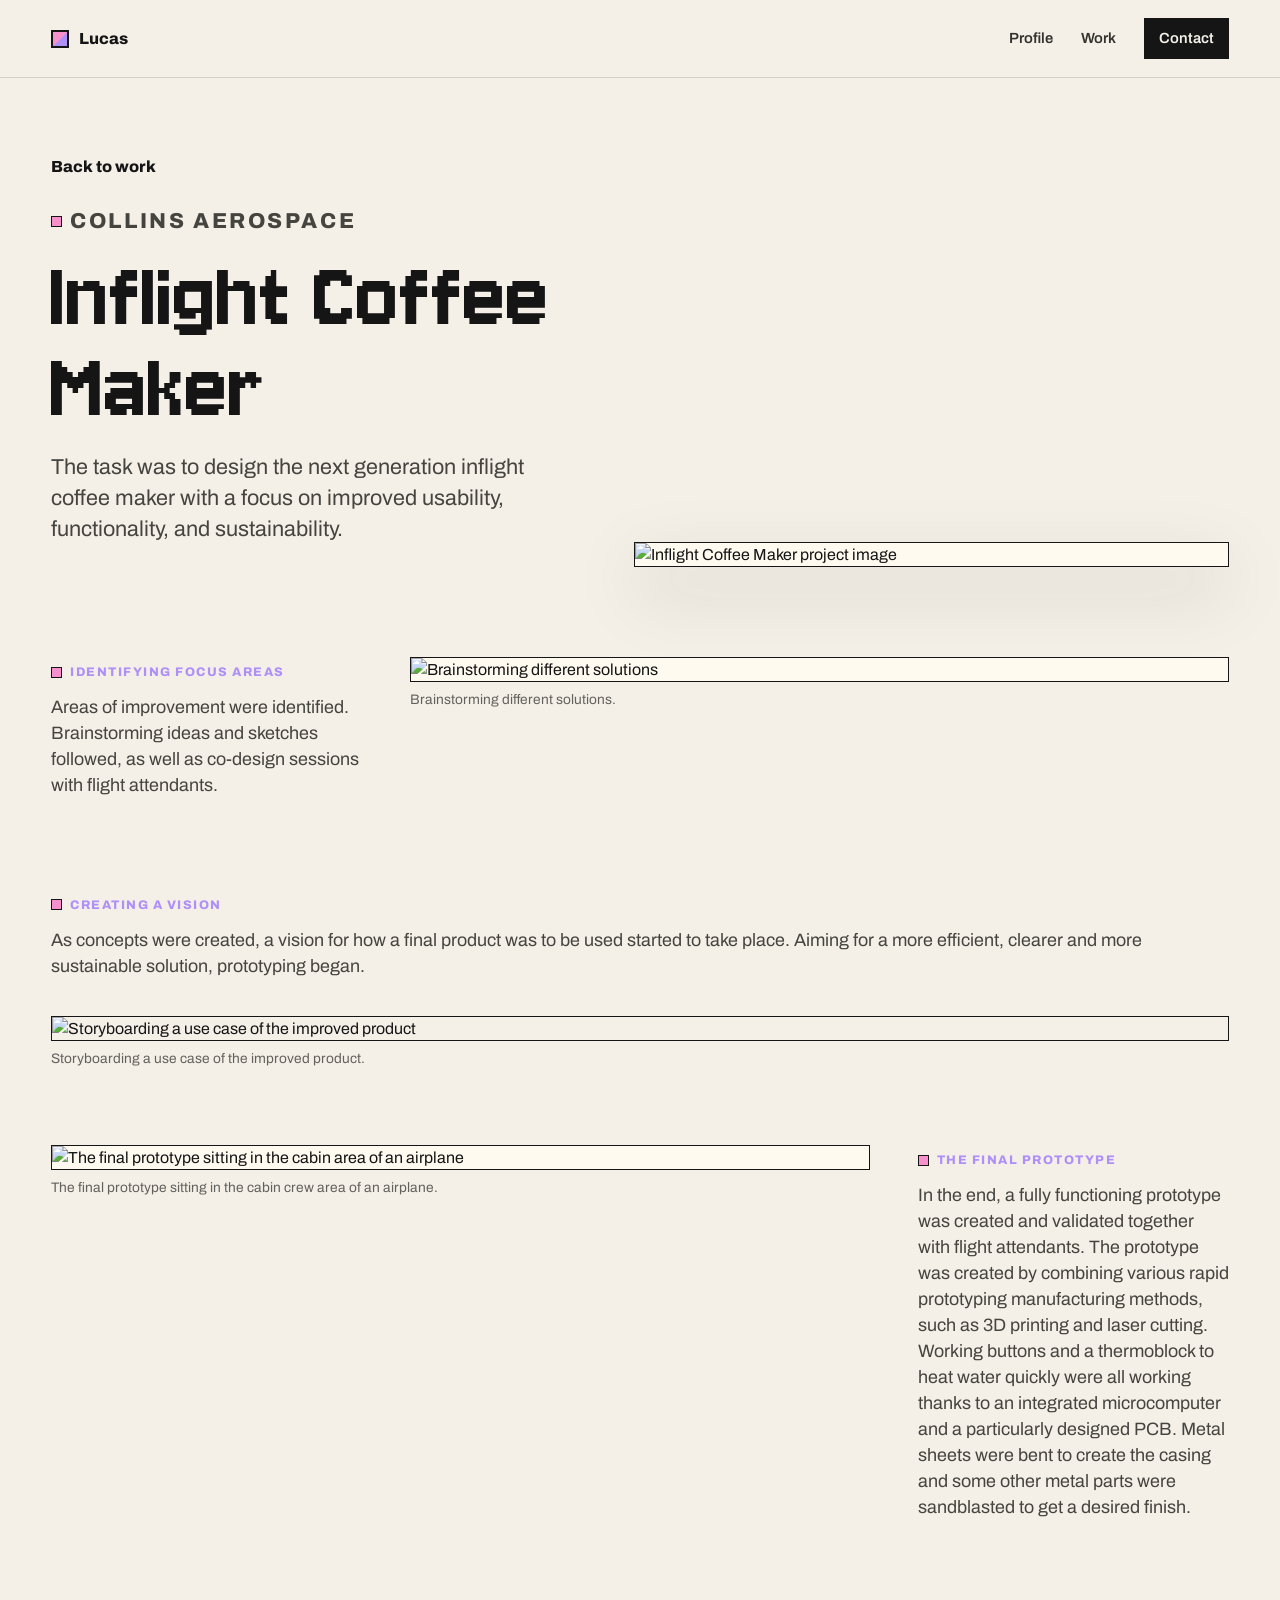
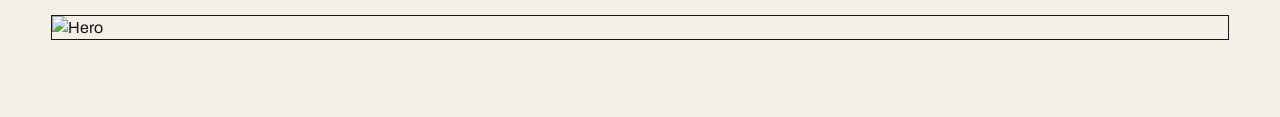
==== coffee-maker.html @ bdc06ed4 "Add files via upload" ====
<!DOCTYPE html>
<html lang="en">
<head>
  <meta charset="UTF-8">
  <meta name="viewport" content="width=device-width, initial-scale=1.0">
  <title>Inflight Coffee Maker | Lucas Industrial Design Portfolio</title>
  <meta name="description" content="Inflight Coffee Maker case study by Lucas Gustavsson: a next-generation aircraft coffee maker prototype.">
  <link rel="preconnect" href="https://fonts.googleapis.com">
  <link rel="preconnect" href="https://fonts.gstatic.com" crossorigin>
  <link href="https://fonts.googleapis.com/css2?family=Archivo:wght@400;500;600;700;800&family=Instrument+Serif:ital@0;1&family=Jersey+10&display=swap" rel="stylesheet">
  <link rel="stylesheet" href="style.css">
</head>
<body>
  <header class="site-header" aria-label="Main navigation">
    <a class="brand" href="index.html" aria-label="Lucas portfolio home">
      <span class="brand-mark"></span>
      Lucas
    </a>
    <nav>
      <a href="index.html#profile">Profile</a>
      <a href="index.html#work">Work</a>
      <a href="mailto:lucas.gustavsson@ownit.nu" class="nav-action">Contact</a>
    </nav>
  </header>

  <main class="project-page">
    <a class="back-link" href="index.html#work">Back to work</a>

    <section class="project-hero" aria-labelledby="project-title">
      <div>
        <p class="eyebrow">Collins Aerospace</p>
        <h1 id="project-title">Inflight Coffee Maker</h1>
        <p>
          The task was to design the next generation inflight coffee maker with a focus on improved usability, 
          functionality, and sustainability.
        </p>
      </div>
      <img src="images/cofee-front.png" alt="Inflight Coffee Maker project image">
    </section>

    <section class="case-story" aria-label="Coffee maker case study sections">

      <article class="case-section">
        <div class="case-copy">
          <p class="eyebrow">Identifying focus areas</p>
          <p>
            Areas of improvement were identified. Brainstorming ideas and sketches followed, 
            as well as co-design sessions with flight attendants.
          </p>
        </div>
        <div class="case-gallery">
          <figure class="natural">
            <img src="images/cofee-sketches.png" alt="Brainstorming different solutions">
            <figcaption>Brainstorming different solutions.</figcaption>
          </figure>
        </div>
      </article>

      <article class="case-wide-section">
        <div class="case-wide-copy">
          <p class="eyebrow">Creating a vision</p>
          <p>
As concepts were created, a vision for how a final product was to be used started to take 
place. Aiming for a more efficient, clearer and more sustainable solution, prototyping began.
          </p>
        </div>
        <figure>
          <img src="images/coffee-vision.png" alt="Storyboarding a use case of the improved product">
          <figcaption>Storyboarding a use case of the improved product.</figcaption>
        </figure>
      </article>

      <article class="case-section reverse">
        <div class="case-copy">
          <p class="eyebrow">The final prototype</p>
          <p>
            In the end, a fully functioning prototype was created and validated together with flight 
            attendants. The prototype was created by combining various rapid prototyping manufacturing 
            methods, such as 3D printing and laser cutting. Working buttons and a thermoblock to 
            heat water quickly were all working thanks to an integrated microcomputer and a particularly 
            designed PCB. Metal sheets were bent to create the casing and some other metal parts were 
            sandblasted to get a desired finish.
          </p>
        </div>
        <div class="case-gallery">
          <figure class="natural">
            <img src="images/coffee-prototype.png" alt="The final prototype sitting in the cabin area of an airplane">
            <figcaption>The final prototype sitting in the cabin crew area of an airplane.</figcaption>
          </figure>
        </div>
      </article>

      <article class="case-wide-section">
        <figure class="natural">
            <img src="images/coffee-hero.png" alt="Hero">
        </figure>
      </article>
      
    </section>
  </main>
</body>
</html>
---- style.css ----
:root {
  /* Site colors. Change these variables to adjust the whole visual style quickly. */
  --ink: #151515;
  --muted: #62615d;
  --paper: #f4f0e8;
  --panel: #fffaf0;
  --line: #24231f;
  --steel: #d7dee0;
  --blue: #2457a6;
  --green: #4f7d54;
  --gold: #c89234;
  --pink-pop: #F790CC;
  --violet-pop: #AF90F7;
  --shadow: 0 24px 70px rgba(24, 24, 20, 0.15);
}

* {
  box-sizing: border-box;
}

html {
  scroll-behavior: smooth;
}

body {
  margin: 0;
  background: var(--paper);
  color: var(--ink);
  font-family: "Archivo", Arial, sans-serif;
  line-height: 1.45;
}

img {
  display: block;
  max-width: 100%;
}

a {
  color: inherit;
  text-decoration: none;
}

/* Header and navigation */
.site-header {
  position: sticky;
  top: 0;
  z-index: 10;
  display: flex;
  align-items: center;
  justify-content: space-between;
  gap: 24px;
  padding: 18px clamp(18px, 4vw, 56px);
  background: rgba(244, 240, 232, 0.88);
  border-bottom: 1px solid rgba(21, 21, 21, 0.14);
  backdrop-filter: blur(16px);
}

.brand,
nav {
  display: flex;
  align-items: center;
}

.brand {
  gap: 10px;
  font-weight: 800;
  letter-spacing: 0;
}

.brand-mark {
  width: 18px;
  height: 18px;
  background: linear-gradient(135deg, var(--pink-pop) 0 50%, var(--violet-pop) 50% 100%);
  border: 2px solid var(--ink);
}

nav {
  gap: clamp(12px, 3vw, 28px);
  color: #34332f;
  font-size: 0.92rem;
  font-weight: 600;
}

.nav-action {
  padding: 9px 14px;
  border: 1px solid var(--ink);
  background: var(--ink);
  color: var(--paper);
  transition: transform 180ms ease, box-shadow 180ms ease;
}

.nav-action:hover,
.nav-action:focus-visible {
  transform: translate(-4px, -4px);
  box-shadow: 8px 8px 0 var(--violet-pop);
}

/* Hero section */
.hero {
  min-height: calc(100vh - 65px);
  padding: clamp(28px, 5vw, 72px) clamp(18px, 4vw, 56px) 0;
}

.hero-grid {
  display: grid;
  grid-template-columns: minmax(0, 1.05fr) minmax(300px, 0.72fr);
  gap: clamp(32px, 6vw, 84px);
  align-items: center;
  max-width: 1320px;
  width: 100%;
  margin: 0 auto;
}

.eyebrow {
  display: inline-flex;
  align-items: center;
  gap: 8px;
  margin: 0 0 14px;
  color: var(--violet-pop);
  font-size: 0.78rem;
  font-weight: 800;
  letter-spacing: 0.12em;
  text-transform: uppercase;
}

.eyebrow::before {
  content: "";
  width: 9px;
  height: 9px;
  background: var(--pink-pop);
  border: 1px solid var(--ink);
}

h1,
h2,
h3,
p {
  margin-top: 0;
}

h1 {
  max-width: 920px;
  margin-bottom: 24px;
  font-family: "Jersey 10", "Archivo", Arial, sans-serif;
  font-weight: 400;
  font-size: clamp(3.2rem, 7.9vw, 8.5rem);
  line-height: 0.9;
  letter-spacing: 0;
}

h2 {
  max-width: 760px;
  margin-bottom: 0;
  font-family: "Jersey 10", "Archivo", Arial, sans-serif;
  font-weight: 400;
  font-size: clamp(2.3rem, 5vw, 5.8rem);
  line-height: 0.92;
  letter-spacing: 0;
}

h3 {
  margin-bottom: 12px;
  font-family: "Jersey 10", "Archivo", Arial, sans-serif;
  font-weight: 400;
  font-size: clamp(1.35rem, 2.2vw, 2.1rem);
  line-height: 1;
  letter-spacing: 0;
}

.hero-text {
  max-width: 660px;
  color: #3d3c37;
  font-size: clamp(1.05rem, 1.7vw, 1.35rem);
}

.hero-actions {
  display: flex;
  flex-wrap: wrap;
  gap: 12px;
  margin-top: 32px;
}

.button {
  display: inline-flex;
  align-items: center;
  justify-content: center;
  min-height: 48px;
  padding: 13px 18px;
  border: 1px solid var(--ink);
  font-weight: 800;
  transition: transform 180ms ease, box-shadow 180ms ease;
}

.button.primary {
  background: var(--pink-pop);
}

.button.secondary {
  background: transparent;
}

.button:hover,
.button:focus-visible {
  transform: translate(-4px, -4px);
  box-shadow: 8px 8px 0 var(--ink);
}

.icon-link {
  display: inline-flex;
  align-items: center;
  justify-content: center;
  width: 48px;
  height: 48px;
  border: 1px solid var(--ink);
  background: var(--panel);
  transition: transform 180ms ease, box-shadow 180ms ease, background 180ms ease, color 180ms ease;
}

.icon-link svg {
  width: 23px;
  height: 23px;
  fill: none;
  stroke: currentColor;
  stroke-width: 1.8;
  stroke-linecap: round;
  stroke-linejoin: round;
}

.icon-link:hover,
.icon-link:focus-visible {
  transform: translate(-4px, -4px);
  box-shadow: 8px 8px 0 var(--ink);
}

/* Portrait image: border only. No background, caption, or decorative text. */
.portrait-stage {
  margin: 0;
  display: grid;
  align-items: end;
  border: 1px solid var(--ink);
  overflow: hidden;
}

.portrait {
  width: min(100%, 620px);
  justify-self: center;
  filter: saturate(0.95) contrast(1.08);
}

/* Shared section spacing */
.section,
.profile-section {
  padding: clamp(54px, 8vw, 118px) clamp(18px, 4vw, 56px);
}

.profile-section {
  max-width: 1320px;
  margin: 0 auto;
}

/* Work/project grid. Uses auto-fit so adding/removing cards does not require CSS changes. */
.work-section {
  background: #f8f5ed;
}

.work-heading {
  max-width: 1320px;
  margin: 0 auto 24px;
}

.project-list {
  display: grid;
  grid-template-columns: repeat(auto-fit, minmax(min(100%, 310px), 1fr));
  gap: 18px;
  max-width: 1320px;
  margin: 0 auto;
}

.project-card {
  display: grid;
  grid-template-rows: 260px auto;
  min-height: 470px;
  border: 1px solid var(--ink);
  background: var(--panel);
  transition: transform 180ms ease, box-shadow 180ms ease;
}

.project-card:hover,
.project-card:focus-visible {
  transform: translate(-4px, -4px);
  box-shadow: 8px 8px 0 var(--ink);
}

.project-image {
  width: 100%;
  height: 100%;
  object-fit: cover;
  border-bottom: 1px solid var(--ink);
}

.project-content {
  padding: clamp(20px, 3vw, 34px);
}

.project-content p {
  color: #3e3d38;
  font-size: 1.03rem;
}

/* Profile cards */
.profile-section {
  display: grid;
  grid-template-columns: repeat(auto-fit, minmax(min(100%, 280px), 1fr));
  gap: 18px;
  border-top: 1px solid rgba(21, 21, 21, 0.16);
}

.profile-group {
  min-height: 260px;
  padding: clamp(18px, 2.4vw, 26px);
  border: 1px solid var(--ink);
  background: var(--panel);
}

.entry-label {
  display: inline-flex;
  align-items: center;
  gap: 8px;
  margin-bottom: 10px;
  color: var(--violet-pop);
  font-size: 0.78rem;
  font-weight: 800;
  letter-spacing: 0.1em;
  text-transform: uppercase;
}

.entry-label::before {
  content: "";
  width: 9px;
  height: 9px;
  background: var(--violet-pop);
  border: 1px solid var(--ink);
}

.entry-list {
  display: grid;
  gap: 18px;
}

.resume-entry {
  padding-top: 16px;
  border-top: 1px solid rgba(21, 21, 21, 0.16);
}

.resume-entry:first-child {
  padding-top: 0;
  border-top: 0;
}

.resume-entry h3 {
  margin-bottom: 10px;
}

.resume-entry p {
  color: #45443f;
}

.resume-entry p:last-child {
  margin-bottom: 0;
}

.skill-groups {
  display: grid;
  gap: 18px;
}

.skill-group {
  padding-top: 16px;
  border-top: 1px solid rgba(21, 21, 21, 0.16);
}

.skill-group:first-child {
  padding-top: 0;
  border-top: 0;
}

.skill-group h3 {
  margin-bottom: 10px;
}

.skills {
  display: flex;
  flex-wrap: wrap;
  gap: 10px;
  margin-top: 0;
}

.skills span {
  padding: 10px 12px;
  border: 1px solid var(--ink);
  background: var(--panel);
  font-weight: 800;
}

/* Footer */
.site-footer {
  display: flex;
  align-items: center;
  justify-content: space-between;
  gap: 18px;
  padding: 24px clamp(18px, 4vw, 56px);
  background: var(--ink);
  color: var(--paper);
  font-weight: 800;
}

.site-footer p {
  margin: 0;
}

/* Individual project pages */
.project-page {
  padding: clamp(34px, 6vw, 84px) clamp(18px, 4vw, 56px);
}

.project-hero {
  display: grid;
  grid-template-columns: minmax(0, 0.85fr) minmax(300px, 1fr);
  gap: clamp(28px, 6vw, 84px);
  align-items: end;
  max-width: 1320px;
  margin: 0 auto;
}

.project-hero h1 {
  margin-bottom: 18px;
}

.project-hero p {
  color: #45443f;
  font-size: clamp(1.08rem, 1.8vw, 1.35rem);
}

.project-hero img {
  width: 100%;
  border: 1px solid var(--ink);
  background: var(--panel);
  box-shadow: var(--shadow);
}

.project-summary {
  max-width: 1320px;
  margin: 30px auto 0;
  padding: clamp(18px, 3vw, 30px);
  border: 1px solid var(--ink);
  background: var(--panel);
}

.project-summary p {
  max-width: 980px;
  margin-bottom: 0;
  color: #45443f;
  font-size: clamp(1.05rem, 1.6vw, 1.25rem);
}

.case-template {
  display: grid;
  grid-template-columns: repeat(3, 1fr);
  gap: 18px;
  max-width: 1320px;
  margin: 54px auto 0;
}

.case-template article {
  min-height: 260px;
  padding: clamp(20px, 3vw, 30px);
  border: 1px solid var(--ink);
  background: var(--panel);
}

.case-template p {
  color: #45443f;
}

.case-template p:last-child {
  margin-bottom: 0;
}

.case-template.wide {
  grid-template-columns: repeat(auto-fit, minmax(min(100%, 300px), 1fr));
}

/* Case-study images inside article cards.
   Use .case-media for one image, .two-up for two columns, and .three-up for denser galleries. */
.case-media {
  display: grid;
  grid-template-columns: 1fr;
  gap: 12px;
  margin-top: 22px;
}

.case-media.two-up,
.case-media.three-up {
  grid-template-columns: repeat(2, 1fr);
}

.case-media figure {
  margin: 0;
}

.case-media img {
  width: 100%;
  aspect-ratio: 4 / 3;
  object-fit: cover;
  border: 1px solid var(--ink);
  background: var(--paper);
}

.case-media figcaption {
  margin-top: 7px;
  color: var(--muted);
  font-size: 0.82rem;
  line-height: 1.3;
}

/* Image-led case study layout for project pages where visuals should dominate. */
.case-story {
  display: grid;
  gap: clamp(34px, 6vw, 76px);
  max-width: 1320px;
  margin: clamp(44px, 7vw, 92px) auto 0;
}

.case-section {
  display: grid;
  grid-template-columns: minmax(220px, 0.38fr) minmax(0, 1fr);
  gap: clamp(20px, 4vw, 48px);
  align-items: start;
}

.case-section.media-stack {
  grid-template-columns: minmax(220px, 0.32fr) minmax(0, 1fr);
}

.case-section.reverse {
  grid-template-columns: minmax(0, 1fr) minmax(220px, 0.38fr);
}

.case-section.reverse .case-copy {
  order: 2;
}

.case-copy {
  position: sticky;
  top: 96px;
  padding-top: 4px;
}

.case-copy h2 {
  margin-bottom: 16px;
  font-size: clamp(2.3rem, 4.6vw, 5rem);
}

.case-copy p:not(.eyebrow) {
  color: #45443f;
  font-size: clamp(1rem, 1.4vw, 1.18rem);
}

.case-copy-stack {
  display: grid;
  gap: 22px;
}

.case-note {
  padding-top: 18px;
  border-top: 1px solid rgba(21, 21, 21, 0.16);
}

.case-note:first-child {
  padding-top: 0;
  border-top: 0;
}

.case-gallery {
  display: grid;
  grid-template-columns: 1fr;
  gap: 16px;
}

.case-gallery.stacked {
  gap: clamp(18px, 3vw, 30px);
}

.case-gallery.two-up {
  grid-template-columns: repeat(2, 1fr);
}

.case-gallery.three-up {
  grid-template-columns: repeat(3, 1fr);
}

.case-gallery figure {
  margin: 0;
}

.case-gallery img {
  width: 100%;
  min-height: clamp(420px, 52vw, 720px);
  object-fit: cover;
  border: 1px solid var(--ink);
  background: var(--panel);
}

.case-gallery.two-up img {
  min-height: clamp(340px, 38vw, 560px);
}

.case-gallery.three-up img {
  min-height: clamp(260px, 28vw, 430px);
}

.case-gallery figure.natural img {
  height: auto;
  min-height: 0;
  object-fit: contain;
}

.case-gallery figure.wide-shot img {
  aspect-ratio: 16 / 9;
  min-height: 0;
}

.case-gallery figure.tall-shot img {
  aspect-ratio: 3 / 4;
  min-height: 0;
}

.case-gallery figcaption {
  max-width: 42rem;
  margin-top: 8px;
  color: var(--muted);
  font-size: 0.86rem;
}

.case-wide-section {
  display: grid;
  gap: 18px;
}

.case-wide-copy {
  width: 100%;
}

.case-wide-copy h2 {
  margin-bottom: 12px;
  font-size: clamp(2.3rem, 4.6vw, 5rem);
}

.case-wide-copy p:not(.eyebrow) {
  color: #45443f;
  font-size: clamp(1rem, 1.4vw, 1.18rem);
}

.case-wide-section figure {
  margin: 0;
}

.case-wide-section img {
  width: 100%;
  max-height: 760px;
  object-fit: cover;
  border: 1px solid var(--ink);
}

.case-wide-section figcaption {
  margin-top: 8px;
  color: var(--muted);
  font-size: 0.86rem;
}

.back-link {
  display: inline-flex;
  margin-bottom: 28px;
  font-weight: 800;
}

/* Tablet layout */
@media (max-width: 900px) {
  .site-header {
    align-items: flex-start;
  }

  nav {
    justify-content: flex-end;
    flex-wrap: wrap;
  }

  .hero {
    min-height: auto;
  }

  .hero-grid,
  .project-list {
    grid-template-columns: 1fr;
  }

  .profile-section {
    grid-template-columns: 1fr;
  }

  .project-hero,
  .case-template {
    grid-template-columns: 1fr;
  }

  .case-section,
  .case-section.media-stack,
  .case-section.reverse {
    grid-template-columns: 1fr;
  }

  .case-section.reverse .case-copy {
    order: 0;
  }

  .case-copy {
    position: static;
  }

  .case-gallery.three-up {
    grid-template-columns: repeat(2, 1fr);
  }
}

/* Mobile layout */
@media (max-width: 620px) {
  .site-header {
    position: static;
  }

  nav {
    gap: 10px;
    font-size: 0.84rem;
  }

  .nav-action {
    padding: 7px 10px;
  }

  h1 {
    font-size: clamp(2.8rem, 16vw, 5rem);
  }

  .button {
    width: 100%;
  }

  .project-card {
    min-height: auto;
  }

  .case-media.two-up,
  .case-media.three-up {
    grid-template-columns: 1fr;
  }

  .case-gallery.two-up,
  .case-gallery.three-up {
    grid-template-columns: 1fr;
  }

  .case-gallery img,
  .case-gallery.two-up img,
  .case-gallery.three-up img {
    min-height: 280px;
  }

  .site-footer {
    align-items: flex-start;
    flex-direction: column;
  }
}
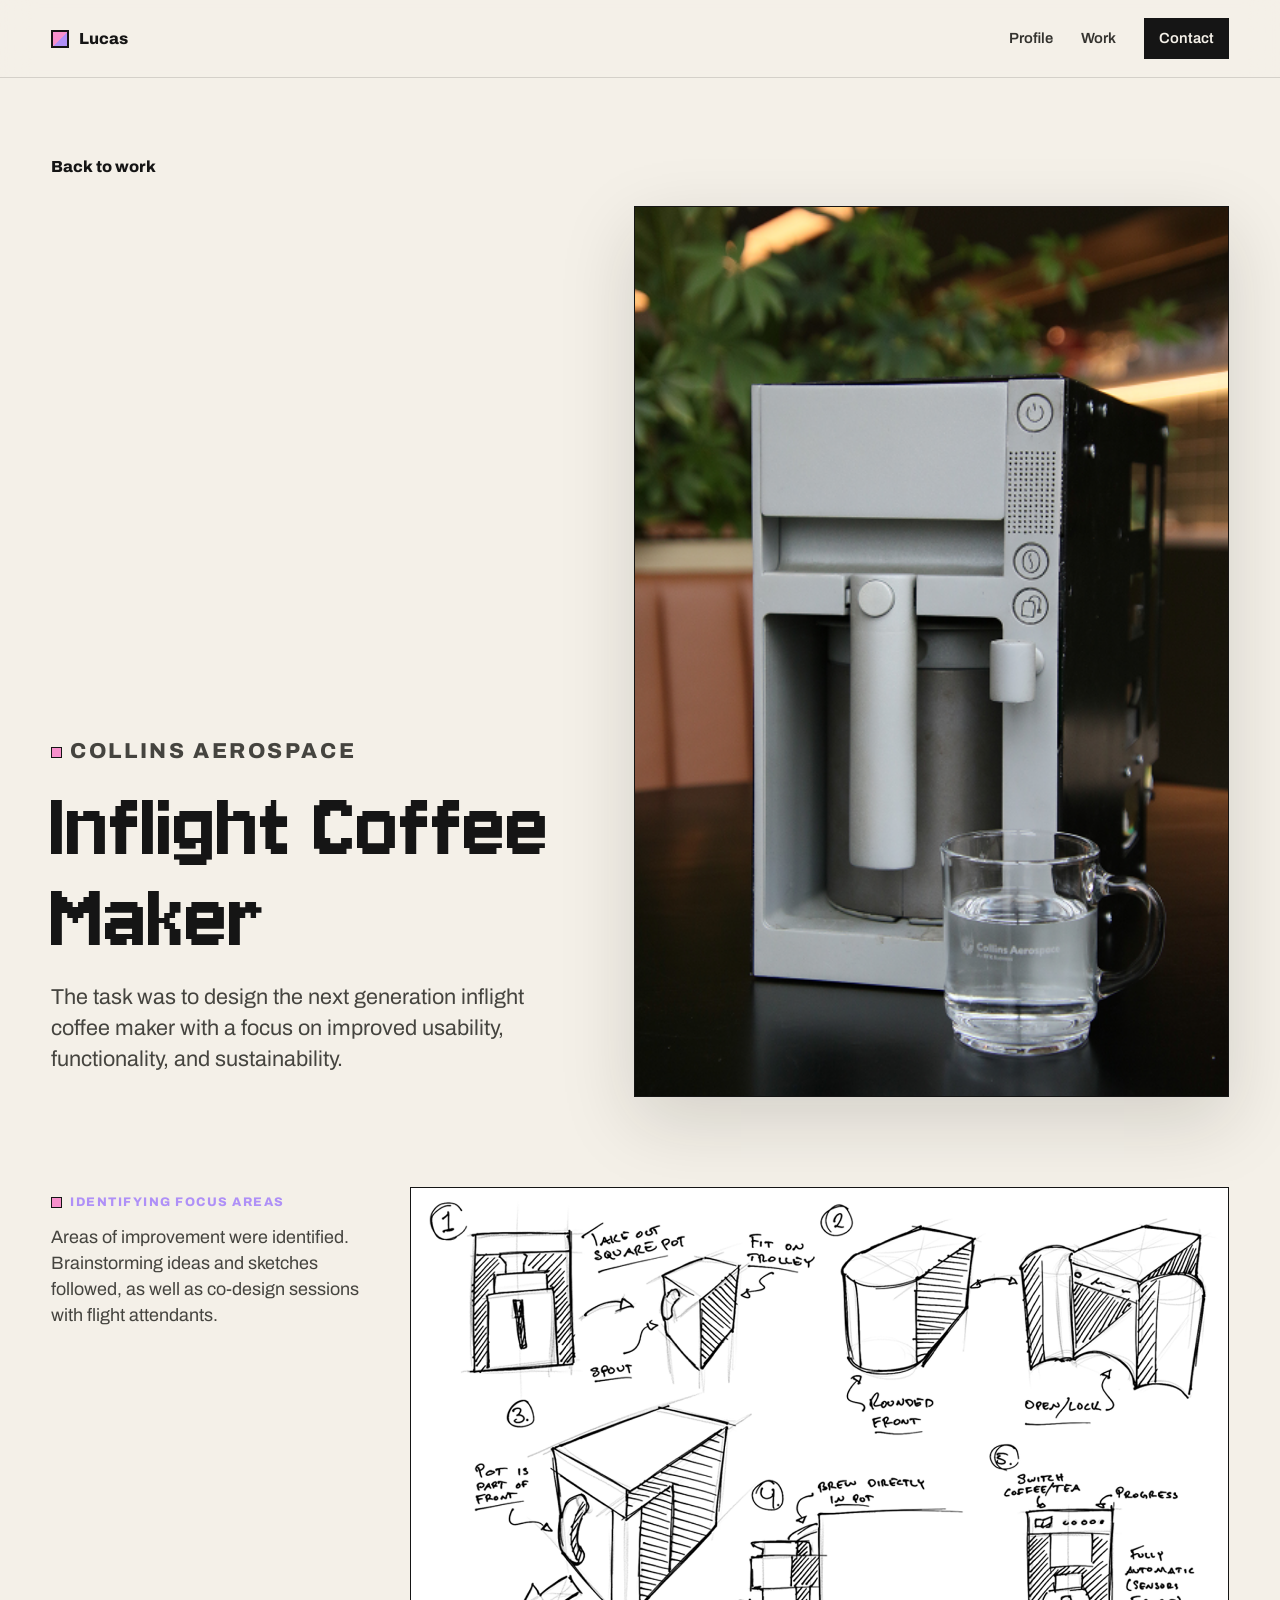
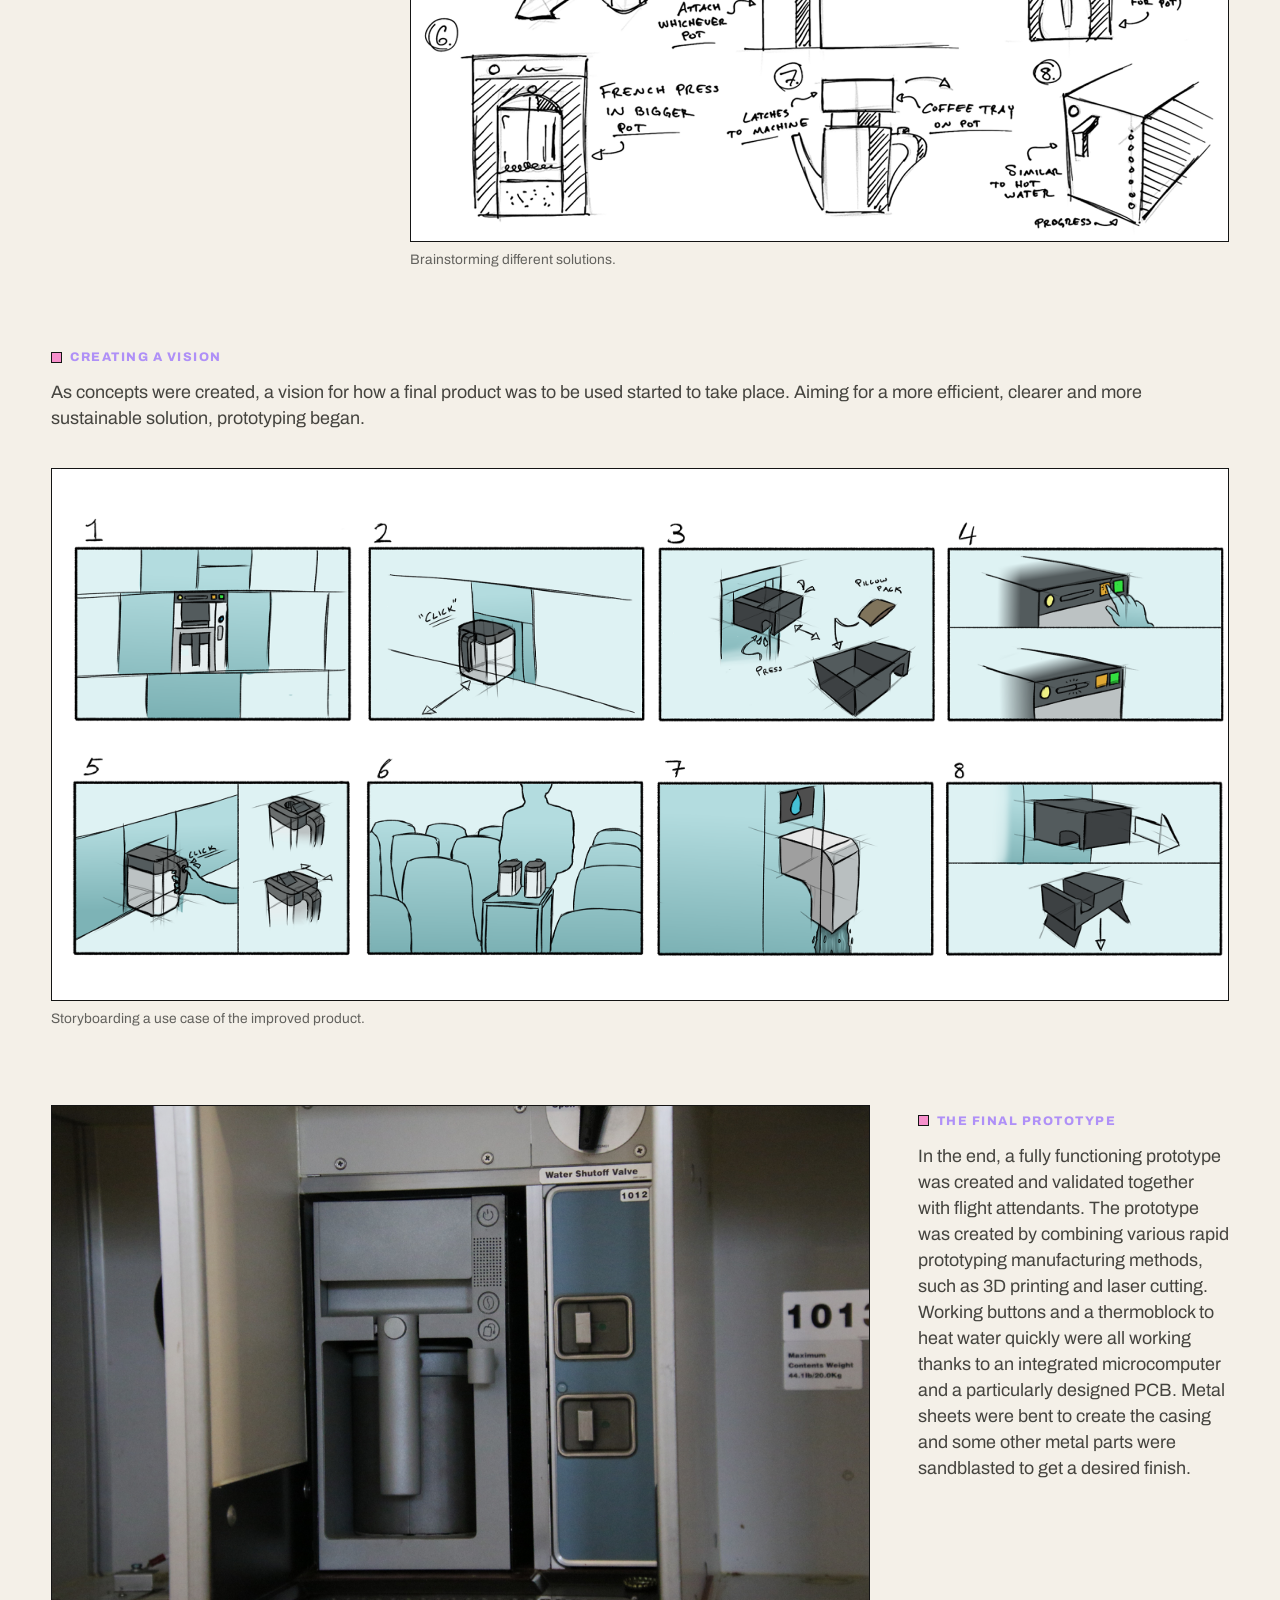
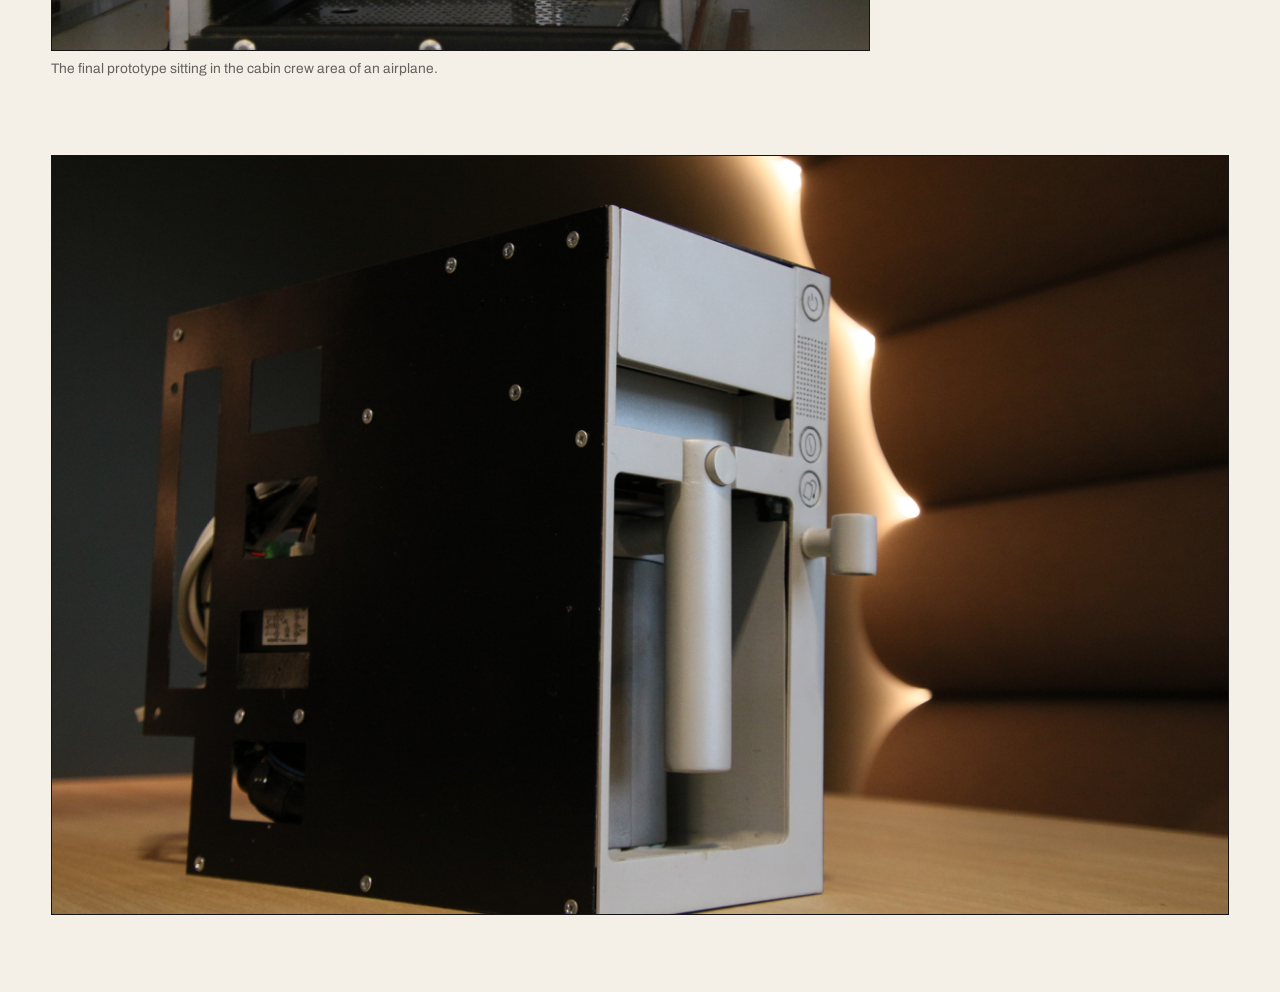
==== commit ebdd04c0: "Upload website" ====
--- a/coffee-maker.html
+++ b/coffee-maker.html
@@ -1,102 +1,102 @@
-<!DOCTYPE html>
-<html lang="en">
-<head>
-  <meta charset="UTF-8">
-  <meta name="viewport" content="width=device-width, initial-scale=1.0">
-  <title>Inflight Coffee Maker | Lucas Industrial Design Portfolio</title>
-  <meta name="description" content="Inflight Coffee Maker case study by Lucas Gustavsson: a next-generation aircraft coffee maker prototype.">
-  <link rel="preconnect" href="https://fonts.googleapis.com">
-  <link rel="preconnect" href="https://fonts.gstatic.com" crossorigin>
-  <link href="https://fonts.googleapis.com/css2?family=Archivo:wght@400;500;600;700;800&family=Instrument+Serif:ital@0;1&family=Jersey+10&display=swap" rel="stylesheet">
-  <link rel="stylesheet" href="style.css">
-</head>
-<body>
-  <header class="site-header" aria-label="Main navigation">
-    <a class="brand" href="index.html" aria-label="Lucas portfolio home">
-      <span class="brand-mark"></span>
-      Lucas
-    </a>
-    <nav>
-      <a href="index.html#profile">Profile</a>
-      <a href="index.html#work">Work</a>
-      <a href="mailto:lucas.gustavsson@ownit.nu" class="nav-action">Contact</a>
-    </nav>
-  </header>
-
-  <main class="project-page">
-    <a class="back-link" href="index.html#work">Back to work</a>
-
-    <section class="project-hero" aria-labelledby="project-title">
-      <div>
-        <p class="eyebrow">Collins Aerospace</p>
-        <h1 id="project-title">Inflight Coffee Maker</h1>
-        <p>
-          The task was to design the next generation inflight coffee maker with a focus on improved usability, 
-          functionality, and sustainability.
-        </p>
-      </div>
-      <img src="images/cofee-front.png" alt="Inflight Coffee Maker project image">
-    </section>
-
-    <section class="case-story" aria-label="Coffee maker case study sections">
-
-      <article class="case-section">
-        <div class="case-copy">
-          <p class="eyebrow">Identifying focus areas</p>
-          <p>
-            Areas of improvement were identified. Brainstorming ideas and sketches followed, 
-            as well as co-design sessions with flight attendants.
-          </p>
-        </div>
-        <div class="case-gallery">
-          <figure class="natural">
-            <img src="images/cofee-sketches.png" alt="Brainstorming different solutions">
-            <figcaption>Brainstorming different solutions.</figcaption>
-          </figure>
-        </div>
-      </article>
-
-      <article class="case-wide-section">
-        <div class="case-wide-copy">
-          <p class="eyebrow">Creating a vision</p>
-          <p>
-As concepts were created, a vision for how a final product was to be used started to take 
-place. Aiming for a more efficient, clearer and more sustainable solution, prototyping began.
-          </p>
-        </div>
-        <figure>
-          <img src="images/coffee-vision.png" alt="Storyboarding a use case of the improved product">
-          <figcaption>Storyboarding a use case of the improved product.</figcaption>
-        </figure>
-      </article>
-
-      <article class="case-section reverse">
-        <div class="case-copy">
-          <p class="eyebrow">The final prototype</p>
-          <p>
-            In the end, a fully functioning prototype was created and validated together with flight 
-            attendants. The prototype was created by combining various rapid prototyping manufacturing 
-            methods, such as 3D printing and laser cutting. Working buttons and a thermoblock to 
-            heat water quickly were all working thanks to an integrated microcomputer and a particularly 
-            designed PCB. Metal sheets were bent to create the casing and some other metal parts were 
-            sandblasted to get a desired finish.
-          </p>
-        </div>
-        <div class="case-gallery">
-          <figure class="natural">
-            <img src="images/coffee-prototype.png" alt="The final prototype sitting in the cabin area of an airplane">
-            <figcaption>The final prototype sitting in the cabin crew area of an airplane.</figcaption>
-          </figure>
-        </div>
-      </article>
-
-      <article class="case-wide-section">
-        <figure class="natural">
-            <img src="images/coffee-hero.png" alt="Hero">
-        </figure>
-      </article>
-      
-    </section>
-  </main>
-</body>
-</html>
+<!DOCTYPE html>
+<html lang="en">
+<head>
+  <meta charset="UTF-8">
+  <meta name="viewport" content="width=device-width, initial-scale=1.0">
+  <title>Inflight Coffee Maker | Lucas Industrial Design Portfolio</title>
+  <meta name="description" content="Inflight Coffee Maker case study by Lucas Gustavsson: a next-generation aircraft coffee maker prototype.">
+  <link rel="preconnect" href="https://fonts.googleapis.com">
+  <link rel="preconnect" href="https://fonts.gstatic.com" crossorigin>
+  <link href="https://fonts.googleapis.com/css2?family=Archivo:wght@400;500;600;700;800&family=Instrument+Serif:ital@0;1&family=Jersey+10&display=swap" rel="stylesheet">
+  <link rel="stylesheet" href="style.css">
+</head>
+<body>
+  <header class="site-header" aria-label="Main navigation">
+    <a class="brand" href="index.html" aria-label="Lucas portfolio home">
+      <span class="brand-mark"></span>
+      Lucas
+    </a>
+    <nav>
+      <a href="index.html#profile">Profile</a>
+      <a href="index.html#work">Work</a>
+      <a href="mailto:lucas.gustavsson@ownit.nu" class="nav-action">Contact</a>
+    </nav>
+  </header>
+
+  <main class="project-page">
+    <a class="back-link" href="index.html#work">Back to work</a>
+
+    <section class="project-hero" aria-labelledby="project-title">
+      <div>
+        <p class="eyebrow">Collins Aerospace</p>
+        <h1 id="project-title">Inflight Coffee Maker</h1>
+        <p>
+          The task was to design the next generation inflight coffee maker with a focus on improved usability, 
+          functionality, and sustainability.
+        </p>
+      </div>
+      <img src="images/cofee-front.png" alt="Inflight Coffee Maker project image">
+    </section>
+
+    <section class="case-story" aria-label="Coffee maker case study sections">
+
+      <article class="case-section">
+        <div class="case-copy">
+          <p class="eyebrow">Identifying focus areas</p>
+          <p>
+            Areas of improvement were identified. Brainstorming ideas and sketches followed, 
+            as well as co-design sessions with flight attendants.
+          </p>
+        </div>
+        <div class="case-gallery">
+          <figure class="natural">
+            <img src="images/cofee-sketches.png" alt="Brainstorming different solutions">
+            <figcaption>Brainstorming different solutions.</figcaption>
+          </figure>
+        </div>
+      </article>
+
+      <article class="case-wide-section">
+        <div class="case-wide-copy">
+          <p class="eyebrow">Creating a vision</p>
+          <p>
+As concepts were created, a vision for how a final product was to be used started to take 
+place. Aiming for a more efficient, clearer and more sustainable solution, prototyping began.
+          </p>
+        </div>
+        <figure>
+          <img src="images/coffee-vision.png" alt="Storyboarding a use case of the improved product">
+          <figcaption>Storyboarding a use case of the improved product.</figcaption>
+        </figure>
+      </article>
+
+      <article class="case-section reverse">
+        <div class="case-copy">
+          <p class="eyebrow">The final prototype</p>
+          <p>
+            In the end, a fully functioning prototype was created and validated together with flight 
+            attendants. The prototype was created by combining various rapid prototyping manufacturing 
+            methods, such as 3D printing and laser cutting. Working buttons and a thermoblock to 
+            heat water quickly were all working thanks to an integrated microcomputer and a particularly 
+            designed PCB. Metal sheets were bent to create the casing and some other metal parts were 
+            sandblasted to get a desired finish.
+          </p>
+        </div>
+        <div class="case-gallery">
+          <figure class="natural">
+            <img src="images/coffee-prototype.png" alt="The final prototype sitting in the cabin area of an airplane">
+            <figcaption>The final prototype sitting in the cabin crew area of an airplane.</figcaption>
+          </figure>
+        </div>
+      </article>
+
+      <article class="case-wide-section">
+        <figure class="natural">
+            <img src="images/coffee-hero.png" alt="Hero">
+        </figure>
+      </article>
+      
+    </section>
+  </main>
+</body>
+</html>
